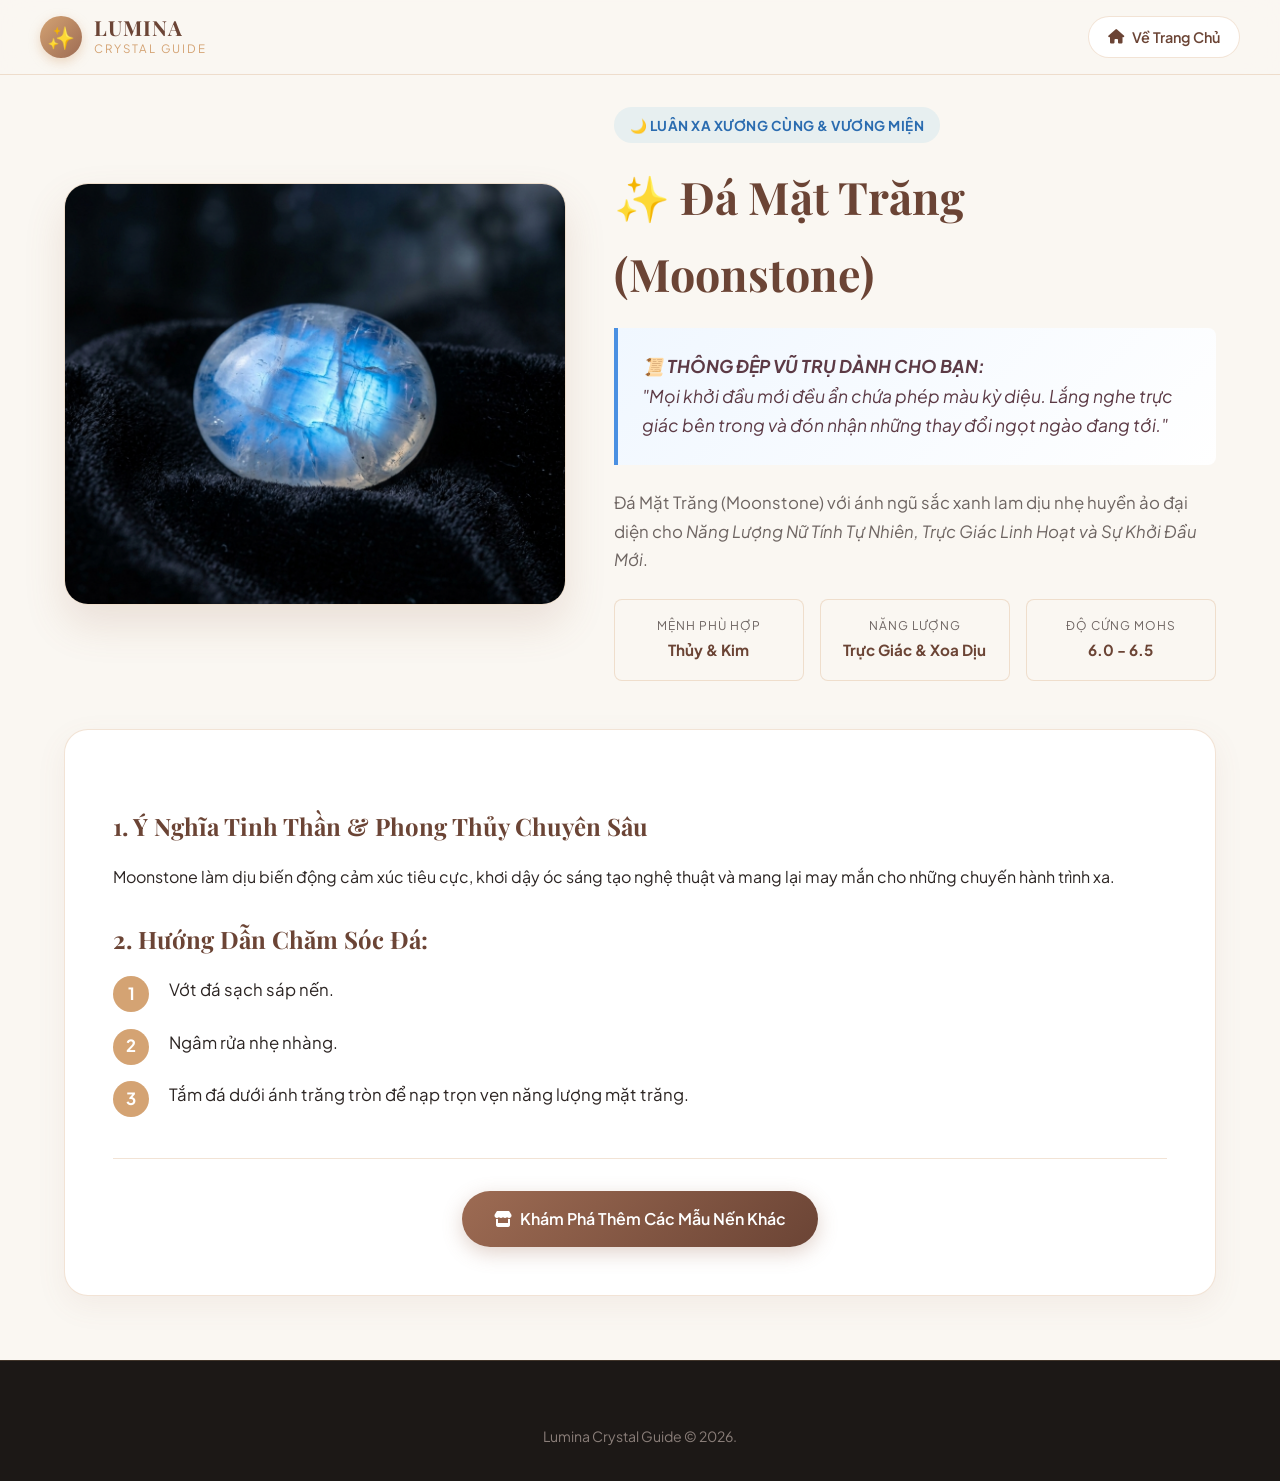
==== da/da-mat-trang.html @ d46375ac "Add Lumina Candle web application files and crystal subpages" ====
<!DOCTYPE html>
<html lang="vi">
<head>
  <meta charset="UTF-8">
  <meta name="viewport" content="width=device-width, initial-scale=1.0">
  <title>Giải Mã Đá Mặt Trăng (Moonstone) - Lumina Crystal Guide</title>
  <meta name="description" content="Trang thông tin giải mã tinh thể Đá Mặt Trăng dành cho khách quét mã QR trên nắp nến thơm Lumina.">
  <link rel="stylesheet" href="../style.css">
  <link rel="stylesheet" href="https://cdnjs.cloudflare.com/ajax/libs/font-awesome/6.4.0/css/all.min.css">
</head>
<body>

  <header>
    <div class="nav-container">
      <a href="../index.html" class="logo-brand">
        <div class="logo-icon">✨</div>
        <div class="logo-text">
          <h1>LUMINA</h1>
          <p>CRYSTAL GUIDE</p>
        </div>
      </a>
      <a href="../index.html" class="btn-secondary" style="padding: 0.5rem 1.2rem; font-size: 0.9rem;">
        <i class="fa-solid fa-house"></i> Về Trang Chủ
      </a>
    </div>
  </header>

  <main class="container" style="padding-top: 2rem;">
    <section class="stone-detail-hero">
      <div class="stone-img-card">
        <img src="../assets/da-mat-trang.png" alt="Đá Mặt Trăng Moonstone Natural Gemstone">
      </div>

      <div>
        <span class="stone-badge" style="background: rgba(173, 216, 230, 0.25); color: #2B6CB0;">🌙 LUÂN XA XƯƠNG CÙNG & VƯƠNG MIỆN</span>
        <h1 class="stone-title">✨ Đá Mặt Trăng (Moonstone)</h1>
        
        <div class="cosmic-message-box" style="border-left-color: #4A90E2; background: linear-gradient(135deg, #F0F7FF 0%, #FFF 100%);">
          <strong>📜 THÔNG ĐỆP VŨ TRỤ DÀNH CHO BẠN:</strong><br>
          "Mọi khởi đầu mới đều ẩn chứa phép màu kỳ diệu. Lắng nghe trực giác bên trong và đón nhận những thay đổi ngọt ngào đang tới."
        </div>

        <p style="color: var(--text-muted); font-size: 1.05rem;">
          Đá Mặt Trăng (Moonstone) với ánh ngũ sắc xanh lam dịu nhẹ huyền ảo đại diện cho <em>Năng Lượng Nữ Tính Tự Nhiên, Trực Giác Linh Hoạt và Sự Khởi Đầu Mới</em>.
        </p>

        <div class="stone-spec-grid">
          <div class="spec-item">
            <label>Mệnh Phù Hợp</label>
            <span>Thủy & Kim</span>
          </div>
          <div class="spec-item">
            <label>Năng Lượng</label>
            <span>Trực Giác & Xoa Dịu</span>
          </div>
          <div class="spec-item">
            <label>Độ Cứng Mohs</label>
            <span>6.0 - 6.5</span>
          </div>
        </div>
      </div>
    </section>

    <article class="stone-content-body">
      <h3>1. Ý Nghĩa Tinh Thần & Phong Thủy Chuyên Sâu</h3>
      <p>
        Moonstone làm dịu biến động cảm xúc tiêu cực, khơi dậy óc sáng tạo nghệ thuật và mang lại may mắn cho những chuyến hành trình xa.
      </p>

      <h3>2. Hướng Dẫn Chăm Sóc Đá:</h3>
      <ol class="care-steps-list">
        <li>Vớt đá sạch sáp nến.</li>
        <li>Ngâm rửa nhẹ nhàng.</li>
        <li>Tắm đá dưới ánh trăng tròn để nạp trọn vẹn năng lượng mặt trăng.</li>
      </ol>

      <div style="text-align: center; margin-top: 3rem; padding-top: 2rem; border-top: 1px solid var(--border-gold);">
        <a href="../index.html#products" class="btn-primary">
          <i class="fa-solid fa-store"></i> Khám Phá Thêm Các Mẫu Nến Khác
        </a>
      </div>
    </article>
  </main>

  <footer style="margin-top: 3rem;">
    <div class="container" style="text-align: center; font-size: 0.88rem; color: #8A7E79;">
      Lumina Crystal Guide &copy; 2026.
    </div>
  </footer>

</body>
</html>
---- style.css ----
@import url('https://fonts.googleapis.com/css2?family=Cinzel:wght@400;600;700&family=Playfair+Display:ital,wght@0,500;0,700;1,400&family=Plus+Jakarta+Sans:wght@300;400;500;600;700&display=swap');

:root {
  --primary: #9D6B53;
  --primary-gold: #D4A373;
  --primary-dark: #6B4435;
  --primary-light: #F3ECE4;
  --bg-cream: #FAF7F2;
  --card-bg: rgba(255, 255, 255, 0.85);
  --text-main: #2C2523;
  --text-muted: #6E6562;
  --accent-rose: #E8A598;
  --accent-purple: #8A79AF;
  --accent-amber: #E09F3E;
  --border-gold: rgba(212, 163, 115, 0.3);
  --shadow-soft: 0 10px 30px rgba(157, 107, 83, 0.08);
  --shadow-hover: 0 20px 40px rgba(157, 107, 83, 0.16);
  --radius-sm: 8px;
  --radius-md: 16px;
  --radius-lg: 24px;
  --transition: all 0.35s cubic-bezier(0.4, 0, 0.2, 1);
}

/* Base Styles */
* {
  box-sizing: border-box;
  margin: 0;
  padding: 0;
}

html {
  scroll-behavior: smooth;
}

body {
  background-color: var(--bg-cream);
  color: var(--text-main);
  font-family: 'Plus Jakarta Sans', sans-serif;
  line-height: 1.7;
  overflow-x: hidden;
}

h1, h2, h3, h4, .font-serif {
  font-family: 'Playfair Display', serif;
}

.font-cinzel {
  font-family: 'Cinzel', serif;
  letter-spacing: 2px;
}

/* Glassmorphism utility */
.glass-panel {
  background: var(--card-bg);
  backdrop-filter: blur(12px);
  -webkit-backdrop-filter: blur(12px);
  border: 1px solid var(--border-gold);
  border-radius: var(--radius-md);
}

/* Header & Nav */
header {
  position: sticky;
  top: 0;
  z-index: 1000;
  background: rgba(250, 247, 242, 0.9);
  backdrop-filter: blur(15px);
  border-bottom: 1px solid var(--border-gold);
  padding: 1rem 2rem;
  transition: var(--transition);
}

.nav-container {
  max-width: 1200px;
  margin: 0 auto;
  display: flex;
  justify-content: space-between;
  align-items: center;
}

.logo-brand {
  display: flex;
  align-items: center;
  gap: 12px;
  text-decoration: none;
  color: var(--primary-dark);
}

.logo-icon {
  width: 42px;
  height: 42px;
  background: linear-gradient(135deg, var(--primary-gold), var(--primary));
  border-radius: 50%;
  display: flex;
  align-items: center;
  justify-content: center;
  color: #fff;
  font-size: 1.4rem;
  box-shadow: 0 4px 12px rgba(212, 163, 115, 0.4);
}

.logo-text h1 {
  font-size: 1.3rem;
  font-weight: 700;
  letter-spacing: 1px;
  line-height: 1.1;
  color: var(--primary-dark);
}

.logo-text p {
  font-size: 0.72rem;
  text-transform: uppercase;
  letter-spacing: 2px;
  color: var(--primary-gold);
}

.nav-links {
  display: flex;
  gap: 2rem;
  list-style: none;
}

.nav-links a {
  text-decoration: none;
  color: var(--text-main);
  font-weight: 500;
  font-size: 0.95rem;
  position: relative;
  padding: 0.3rem 0;
  transition: var(--transition);
}

.nav-links a::after {
  content: '';
  position: absolute;
  bottom: 0;
  left: 0;
  width: 0;
  height: 2px;
  background: var(--primary-gold);
  transition: var(--transition);
}

.nav-links a:hover::after,
.nav-links a.active::after {
  width: 100%;
}

.nav-actions {
  display: flex;
  align-items: center;
  gap: 1rem;
}

.cart-btn-trigger {
  position: relative;
  background: transparent;
  border: 1px solid var(--border-gold);
  padding: 0.6rem 1.2rem;
  border-radius: 30px;
  cursor: pointer;
  display: flex;
  align-items: center;
  gap: 8px;
  font-weight: 600;
  color: var(--primary-dark);
  transition: var(--transition);
}

.cart-btn-trigger:hover {
  background: var(--primary-light);
  transform: translateY(-2px);
}

.cart-badge {
  background: var(--primary);
  color: white;
  font-size: 0.75rem;
  width: 20px;
  height: 20px;
  border-radius: 50%;
  display: flex;
  align-items: center;
  justify-content: center;
}

/* Layout container */
.container {
  max-width: 1200px;
  margin: 0 auto;
  padding: 0 1.5rem;
}

/* Hero Section */
.hero-section {
  padding: 4rem 0 3rem;
  display: grid;
  grid-template-columns: 1fr 1fr;
  gap: 3rem;
  align-items: center;
}

.hero-tag {
  display: inline-flex;
  align-items: center;
  gap: 8px;
  padding: 0.4rem 1rem;
  background: rgba(212, 163, 115, 0.15);
  border: 1px solid var(--border-gold);
  border-radius: 30px;
  color: var(--primary-dark);
  font-size: 0.85rem;
  font-weight: 600;
  margin-bottom: 1.5rem;
}

.hero-content h2 {
  font-size: 3rem;
  line-height: 1.2;
  color: var(--primary-dark);
  margin-bottom: 1.2rem;
}

.hero-content h2 span {
  color: var(--primary-gold);
  font-style: italic;
}

.hero-content p {
  font-size: 1.1rem;
  color: var(--text-muted);
  margin-bottom: 2rem;
  max-width: 540px;
}

.hero-buttons {
  display: flex;
  gap: 1.2rem;
  flex-wrap: wrap;
}

.btn-primary {
  display: inline-flex;
  align-items: center;
  justify-content: center;
  gap: 8px;
  padding: 0.9rem 2rem;
  background: linear-gradient(135deg, var(--primary), var(--primary-dark));
  color: #fff;
  text-decoration: none;
  border-radius: 30px;
  font-weight: 600;
  border: none;
  cursor: pointer;
  box-shadow: 0 6px 20px rgba(157, 107, 83, 0.3);
  transition: var(--transition);
}

.btn-primary:hover {
  transform: translateY(-3px);
  box-shadow: 0 10px 25px rgba(157, 107, 83, 0.4);
}

.btn-secondary {
  display: inline-flex;
  align-items: center;
  justify-content: center;
  gap: 8px;
  padding: 0.9rem 2rem;
  background: #fff;
  color: var(--primary-dark);
  text-decoration: none;
  border-radius: 30px;
  font-weight: 600;
  border: 1px solid var(--border-gold);
  cursor: pointer;
  transition: var(--transition);
}

.btn-secondary:hover {
  background: var(--primary-light);
  transform: translateY(-3px);
}

.hero-image-wrapper {
  position: relative;
  border-radius: var(--radius-lg);
  overflow: hidden;
  box-shadow: var(--shadow-hover);
}

.hero-image-wrapper img {
  width: 100%;
  height: 480px;
  object-fit: cover;
  display: block;
  transition: var(--transition);
}

.hero-image-wrapper:hover img {
  transform: scale(1.03);
}

.hero-badge-overlay {
  position: absolute;
  bottom: 20px;
  left: 20px;
  right: 20px;
  padding: 1rem 1.5rem;
  background: rgba(255, 255, 255, 0.9);
  backdrop-filter: blur(10px);
  border-radius: var(--radius-md);
  border: 1px solid var(--border-gold);
  display: flex;
  align-items: center;
  gap: 15px;
}

.hero-badge-overlay i {
  font-size: 2rem;
  color: var(--primary-gold);
}

/* Feature badges / USP bar */
.usp-section {
  padding: 2.5rem 0;
  border-top: 1px dashed var(--border-gold);
  border-bottom: 1px dashed var(--border-gold);
  margin-bottom: 4rem;
}

.usp-grid {
  display: grid;
  grid-template-columns: repeat(auto-fit, minmax(220px, 1fr));
  gap: 2rem;
}

.usp-card {
  text-align: center;
  padding: 1.5rem;
}

.usp-icon {
  width: 54px;
  height: 54px;
  background: var(--primary-light);
  color: var(--primary);
  border-radius: 50%;
  margin: 0 auto 1rem;
  display: flex;
  align-items: center;
  justify-content: center;
  font-size: 1.5rem;
}

.usp-card h4 {
  color: var(--primary-dark);
  margin-bottom: 0.4rem;
}

.usp-card p {
  font-size: 0.9rem;
  color: var(--text-muted);
}

/* Interactive Candle Burn Melt Demo Section */
.burn-melt-section {
  background: linear-gradient(180deg, #251E1A 0%, #151210 100%);
  color: #fff;
  border-radius: var(--radius-lg);
  padding: 4rem 2rem;
  margin: 3rem 0 5rem;
  text-align: center;
  position: relative;
  overflow: hidden;
  box-shadow: 0 20px 50px rgba(0, 0, 0, 0.3);
}

.burn-melt-section h2 {
  font-size: 2.5rem;
  color: var(--primary-gold);
  margin-bottom: 1rem;
}

.burn-melt-section p {
  color: #D6C7C2;
  max-width: 650px;
  margin: 0 auto 2.5rem;
}

.candle-melt-demo {
  max-width: 500px;
  margin: 0 auto;
  background: rgba(255, 255, 255, 0.05);
  border: 1px solid rgba(212, 163, 115, 0.2);
  border-radius: var(--radius-md);
  padding: 2.5rem 1.5rem;
  backdrop-filter: blur(10px);
}

.candle-jar-visual {
  position: relative;
  width: 220px;
  height: 240px;
  margin: 0 auto 2rem;
  background: linear-gradient(180deg, rgba(255,255,255,0.15) 0%, rgba(255,255,255,0.05) 100%);
  border: 2px solid rgba(212, 163, 115, 0.4);
  border-radius: 12px 12px 30px 30px;
  overflow: hidden;
  box-shadow: 0 10px 30px rgba(0,0,0,0.5), inset 0 0 20px rgba(255,255,255,0.1);
}

.flame-container {
  position: absolute;
  top: 15px;
  left: 50%;
  transform: translateX(-50%);
  z-index: 10;
  display: none;
}

.flame-container.active {
  display: block;
}

.flame {
  width: 20px;
  height: 35px;
  background: linear-gradient(180deg, #FFF 0%, #FFD000 40%, #FF5500 100%);
  border-radius: 50% 50% 35% 35%;
  animation: flicker 0.15s infinite alternate;
  box-shadow: 0 0 20px #FF9900, 0 0 40px #FF5500;
}

@keyframes flicker {
  0% { transform: scale(1) rotate(-1deg); }
  100% { transform: scale(1.08) rotate(1deg); }
}

.wick {
  width: 4px;
  height: 15px;
  background: #333;
  margin: -5px auto 0;
  border-radius: 2px;
}

.wax-layer {
  position: absolute;
  bottom: 0;
  left: 0;
  right: 0;
  height: 80%;
  background: linear-gradient(180deg, #FFF7EB 0%, #EBD5C2 100%);
  transition: height 4s ease-in-out;
  border-radius: 0 0 28px 28px;
}

.hidden-crystals-visual {
  position: absolute;
  bottom: 25px;
  left: 0;
  right: 0;
  display: flex;
  justify-content: center;
  gap: 15px;
  opacity: 0;
  transform: translateY(20px);
  transition: all 1.5s ease;
  z-index: 5;
}

.candle-melt-demo.melted .hidden-crystals-visual {
  opacity: 1;
  transform: translateY(0);
}

.mini-crystal-badge {
  width: 50px;
  height: 50px;
  border-radius: 50%;
  overflow: hidden;
  border: 2px solid var(--primary-gold);
  box-shadow: 0 0 15px rgba(212, 163, 115, 0.6);
  animation: pulseGlow 2s infinite alternate;
}

@keyframes pulseGlow {
  0% { transform: scale(1); box-shadow: 0 0 10px rgba(212, 163, 115, 0.5); }
  100% { transform: scale(1.08); box-shadow: 0 0 22px rgba(212, 163, 115, 0.9); }
}

.mini-crystal-badge img {
  width: 100%;
  height: 100%;
  object-fit: cover;
}

.melt-controls {
  display: flex;
  gap: 1rem;
  justify-content: center;
  align-items: center;
}

.melt-status-msg {
  margin-top: 1.5rem;
  font-size: 1.05rem;
  color: var(--primary-gold);
  min-height: 30px;
}

/* Products Section */
.section-header {
  text-align: center;
  margin-bottom: 3rem;
}

.section-header h2 {
  font-size: 2.4rem;
  color: var(--primary-dark);
  margin-bottom: 0.5rem;
}

.section-header p {
  color: var(--text-muted);
  font-size: 1.05rem;
}

.product-filter {
  display: flex;
  justify-content: center;
  gap: 0.8rem;
  margin-bottom: 2.5rem;
  flex-wrap: wrap;
}

.filter-btn {
  padding: 0.6rem 1.4rem;
  background: white;
  border: 1px solid var(--border-gold);
  border-radius: 30px;
  color: var(--text-main);
  font-weight: 500;
  cursor: pointer;
  transition: var(--transition);
}

.filter-btn.active,
.filter-btn:hover {
  background: var(--primary);
  color: white;
  border-color: var(--primary);
}

.product-grid {
  display: grid;
  grid-template-columns: repeat(auto-fill, minmax(320px, 1fr));
  gap: 2rem;
  margin-bottom: 5rem;
}

.product-card {
  background: #fff;
  border-radius: var(--radius-md);
  overflow: hidden;
  border: 1px solid var(--border-gold);
  box-shadow: var(--shadow-soft);
  transition: var(--transition);
  display: flex;
  flex-direction: column;
}

.product-card:hover {
  transform: translateY(-8px);
  box-shadow: var(--shadow-hover);
}

.product-img-wrapper {
  position: relative;
  height: 260px;
  overflow: hidden;
  background: #FAF5F0;
}

.product-img-wrapper img {
  width: 100%;
  height: 100%;
  object-fit: cover;
  transition: var(--transition);
}

.product-card:hover .product-img-wrapper img {
  transform: scale(1.05);
}

.crystal-tag-overlay {
  position: absolute;
  top: 15px;
  left: 15px;
  background: rgba(255, 255, 255, 0.92);
  backdrop-filter: blur(8px);
  padding: 0.4rem 0.9rem;
  border-radius: 20px;
  font-size: 0.8rem;
  font-weight: 600;
  color: var(--primary-dark);
  border: 1px solid var(--border-gold);
  display: flex;
  align-items: center;
  gap: 6px;
}

.product-content {
  padding: 1.8rem;
  display: flex;
  flex-direction: column;
  flex-grow: 1;
}

.product-title {
  font-size: 1.35rem;
  color: var(--primary-dark);
  margin-bottom: 0.4rem;
}

.product-scent {
  font-size: 0.88rem;
  color: var(--primary-gold);
  font-weight: 600;
  text-transform: uppercase;
  letter-spacing: 1px;
  margin-bottom: 0.8rem;
}

.product-desc {
  font-size: 0.95rem;
  color: var(--text-muted);
  margin-bottom: 1.2rem;
  flex-grow: 1;
}

.product-footer {
  display: flex;
  justify-content: space-between;
  align-items: center;
  padding-top: 1rem;
  border-top: 1px solid #F0E8DF;
}

.product-price {
  font-size: 1.3rem;
  font-weight: 700;
  color: var(--primary-dark);
}

.btn-add-cart {
  padding: 0.6rem 1.2rem;
  background: var(--primary-light);
  color: var(--primary-dark);
  border: 1px solid var(--border-gold);
  border-radius: 20px;
  font-weight: 600;
  cursor: pointer;
  transition: var(--transition);
}

.btn-add-cart:hover {
  background: var(--primary);
  color: white;
}

/* QR Code Generator Helper Section for Store Owner */
.qr-builder-section {
  background: #fff;
  border: 1px solid var(--border-gold);
  border-radius: var(--radius-lg);
  padding: 3.5rem 2rem;
  margin-bottom: 5rem;
  box-shadow: var(--shadow-soft);
}

.qr-builder-grid {
  display: grid;
  grid-template-columns: 1fr 1fr;
  gap: 3rem;
  align-items: center;
}

.qr-form-group {
  margin-bottom: 1.2rem;
}

.qr-form-group label {
  display: block;
  font-weight: 600;
  margin-bottom: 0.5rem;
  color: var(--primary-dark);
}

.qr-input-select, .qr-input-text {
  width: 100%;
  padding: 0.8rem 1rem;
  border: 1px solid var(--border-gold);
  border-radius: var(--radius-sm);
  font-family: inherit;
  font-size: 0.95rem;
  background: var(--bg-cream);
  outline: none;
  transition: var(--transition);
}

.qr-input-select:focus, .qr-input-text:focus {
  border-color: var(--primary);
  box-shadow: 0 0 0 3px rgba(157, 107, 83, 0.15);
}

.qr-preview-box {
  text-align: center;
  padding: 2rem;
  background: var(--bg-cream);
  border-radius: var(--radius-md);
  border: 2px dashed var(--border-gold);
}

#qr-canvas-container {
  display: flex;
  justify-content: center;
  margin-bottom: 1.5rem;
}

#qr-canvas-container canvas {
  border-radius: 12px;
  box-shadow: 0 8px 20px rgba(0,0,0,0.08);
  border: 8px solid white;
}

/* Crystal Finder Quiz */
.quiz-section {
  background: var(--primary-light);
  border-radius: var(--radius-lg);
  padding: 4rem 2rem;
  margin-bottom: 5rem;
  text-align: center;
  border: 1px solid var(--border-gold);
}

.quiz-card {
  max-width: 600px;
  margin: 0 auto;
  background: white;
  border-radius: var(--radius-md);
  padding: 2.5rem;
  box-shadow: var(--shadow-soft);
}

.quiz-options {
  display: grid;
  grid-template-columns: 1fr 1fr;
  gap: 1rem;
  margin: 2rem 0;
}

.quiz-opt-btn {
  padding: 1rem;
  background: var(--bg-cream);
  border: 1px solid var(--border-gold);
  border-radius: var(--radius-sm);
  cursor: pointer;
  font-weight: 600;
  color: var(--text-main);
  transition: var(--transition);
  display: flex;
  align-items: center;
  justify-content: center;
  gap: 8px;
}

.quiz-opt-btn:hover {
  background: var(--primary);
  color: white;
}

/* Detail Stone Page Specifics (`da/*.html`) */
.stone-header-nav {
  display: flex;
  align-items: center;
  justify-content: space-between;
  padding: 1.5rem 0;
  border-bottom: 1px solid var(--border-gold);
  margin-bottom: 2rem;
}

.stone-detail-hero {
  display: grid;
  grid-template-columns: 1fr 1.2fr;
  gap: 3rem;
  align-items: center;
  margin-bottom: 3rem;
}

.stone-img-card {
  border-radius: var(--radius-lg);
  overflow: hidden;
  box-shadow: var(--shadow-hover);
  border: 1px solid var(--border-gold);
}

.stone-img-card img {
  width: 100%;
  height: 420px;
  object-fit: cover;
  display: block;
}

.stone-badge {
  display: inline-block;
  padding: 0.4rem 1rem;
  background: rgba(176, 93, 118, 0.12);
  color: #B05D76;
  border-radius: 20px;
  font-weight: 700;
  font-size: 0.85rem;
  letter-spacing: 0.5px;
  margin-bottom: 1rem;
}

.stone-title {
  font-size: 2.8rem;
  color: var(--primary-dark);
  margin-bottom: 1rem;
}

.cosmic-message-box {
  background: linear-gradient(135deg, #FAF0F4 0%, #FFF 100%);
  border-left: 4px solid #B05D76;
  padding: 1.5rem;
  border-radius: 0 var(--radius-sm) var(--radius-sm) 0;
  margin-bottom: 1.5rem;
  font-style: italic;
  font-size: 1.1rem;
  color: #5C3A45;
}

.stone-spec-grid {
  display: grid;
  grid-template-columns: repeat(3, 1fr);
  gap: 1rem;
  margin-top: 1.5rem;
}

.spec-item {
  background: var(--bg-cream);
  padding: 1rem;
  border-radius: var(--radius-sm);
  text-align: center;
  border: 1px solid var(--border-gold);
}

.spec-item label {
  display: block;
  font-size: 0.75rem;
  text-transform: uppercase;
  color: var(--text-muted);
  letter-spacing: 1px;
}

.spec-item span {
  font-weight: 700;
  color: var(--primary-dark);
  font-size: 0.95rem;
}

.stone-content-body {
  background: #fff;
  padding: 3rem;
  border-radius: var(--radius-lg);
  border: 1px solid var(--border-gold);
  box-shadow: var(--shadow-soft);
  margin-bottom: 4rem;
}

.stone-content-body h3 {
  color: var(--primary-dark);
  font-size: 1.5rem;
  margin: 1.8rem 0 1rem;
}

.care-steps-list {
  list-style: none;
  counter-reset: care-step;
}

.care-steps-list li {
  counter-increment: care-step;
  position: relative;
  padding-left: 3.5rem;
  margin-bottom: 1.5rem;
  font-size: 1.05rem;
}

.care-steps-list li::before {
  content: counter(care-step);
  position: absolute;
  left: 0;
  top: 0;
  width: 36px;
  height: 36px;
  background: var(--primary-gold);
  color: white;
  border-radius: 50%;
  display: flex;
  align-items: center;
  justify-content: center;
  font-weight: 700;
}

/* Modals & Cart Drawer */
.modal-overlay {
  position: fixed;
  top: 0;
  left: 0;
  right: 0;
  bottom: 0;
  background: rgba(0, 0, 0, 0.6);
  backdrop-filter: blur(5px);
  z-index: 2000;
  display: none;
  align-items: center;
  justify-content: center;
  padding: 1rem;
}

.modal-overlay.active {
  display: flex;
}

.modal-card {
  background: white;
  border-radius: var(--radius-lg);
  max-width: 550px;
  width: 100%;
  max-height: 90vh;
  overflow-y: auto;
  padding: 2.5rem;
  position: relative;
  box-shadow: 0 20px 60px rgba(0, 0, 0, 0.2);
}

.modal-close-btn {
  position: absolute;
  top: 20px;
  right: 20px;
  background: var(--bg-cream);
  border: none;
  width: 36px;
  height: 36px;
  border-radius: 50%;
  font-size: 1.2rem;
  cursor: pointer;
  display: flex;
  align-items: center;
  justify-content: center;
}

.vietqr-box {
  text-align: center;
  background: var(--bg-cream);
  padding: 1.5rem;
  border-radius: var(--radius-md);
  border: 1px solid var(--border-gold);
  margin: 1.5rem 0;
}

.vietqr-box img {
  max-width: 240px;
  border-radius: 12px;
  box-shadow: 0 4px 15px rgba(0,0,0,0.1);
}

/* Footer */
footer {
  background: #1C1816;
  color: #E2D9D5;
  padding: 4rem 0 2rem;
  margin-top: 5rem;
  border-top: 1px solid rgba(212, 163, 115, 0.2);
}

.footer-grid {
  display: grid;
  grid-template-columns: 2fr 1fr 1fr 1.5fr;
  gap: 3rem;
  margin-bottom: 3rem;
}

.footer-brand h3 {
  color: var(--primary-gold);
  font-size: 1.6rem;
  margin-bottom: 0.8rem;
}

.footer-brand p {
  color: #A39691;
  font-size: 0.95rem;
}

.footer-col h4 {
  color: #fff;
  font-size: 1.1rem;
  margin-bottom: 1.2rem;
}

.footer-col ul {
  list-style: none;
}

.footer-col ul li {
  margin-bottom: 0.6rem;
}

.footer-col ul li a {
  color: #A39691;
  text-decoration: none;
  transition: var(--transition);
}

.footer-col ul li a:hover {
  color: var(--primary-gold);
}

.footer-bottom {
  text-align: center;
  padding-top: 2rem;
  border-top: 1px solid rgba(255, 255, 255, 0.08);
  font-size: 0.88rem;
  color: #8A7E79;
}

/* Responsive queries */
@media (max-width: 992px) {
  .hero-section,
  .stone-detail-hero,
  .qr-builder-grid {
    grid-template-columns: 1fr;
  }
  
  .footer-grid {
    grid-template-columns: 1fr 1fr;
  }
  
  .hero-content h2 {
    font-size: 2.3rem;
  }
}

@media (max-width: 600px) {
  header {
    padding: 1rem;
  }
  
  .nav-links {
    display: none;
  }
  
  .quiz-options {
    grid-template-columns: 1fr;
  }
  
  .stone-spec-grid {
    grid-template-columns: 1fr;
  }
  
  .footer-grid {
    grid-template-columns: 1fr;
  }
}
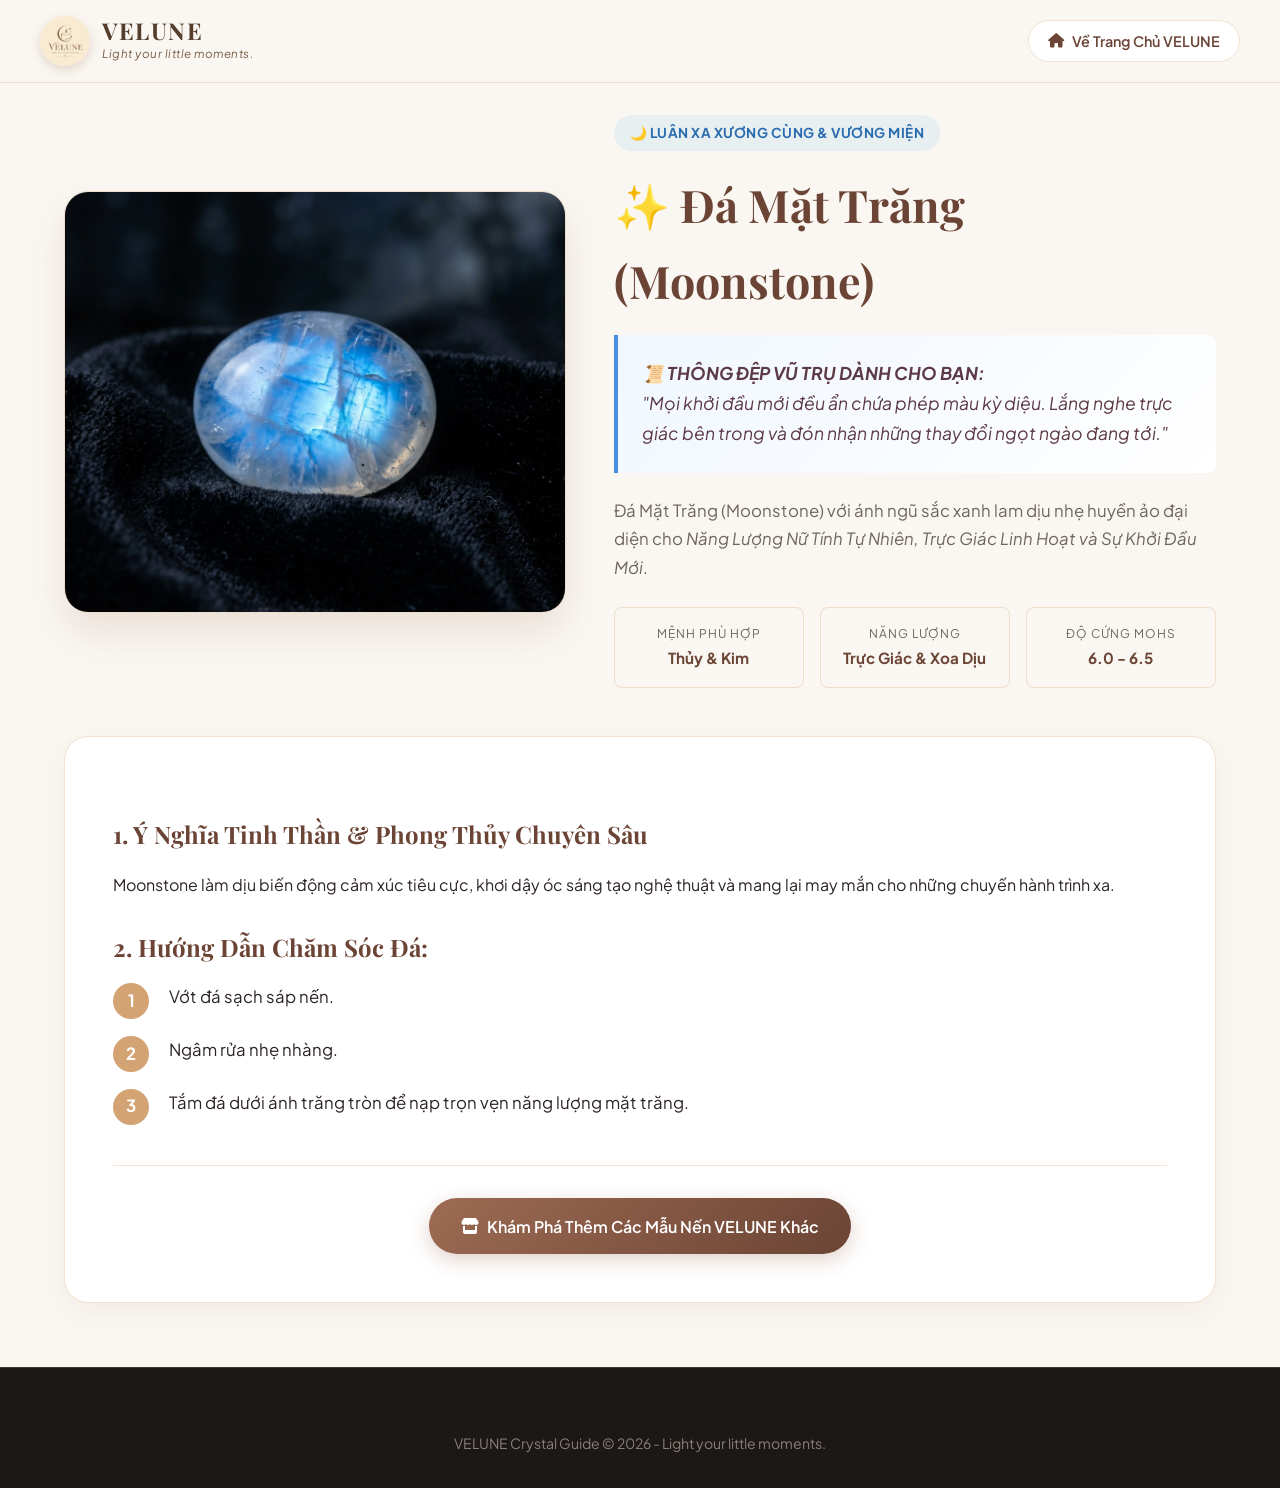
==== commit 9b09e908: "Update brand identity to VELUNE (Light your little moments) with official logo" ====
--- a/da/da-mat-trang.html
+++ b/da/da-mat-trang.html
@@ -3,8 +3,8 @@
 <head>
   <meta charset="UTF-8">
   <meta name="viewport" content="width=device-width, initial-scale=1.0">
-  <title>Giải Mã Đá Mặt Trăng (Moonstone) - Lumina Crystal Guide</title>
-  <meta name="description" content="Trang thông tin giải mã tinh thể Đá Mặt Trăng dành cho khách quét mã QR trên nắp nến thơm Lumina.">
+  <title>Giải Mã Đá Mặt Trăng (Moonstone) - VELUNE Crystal Guide</title>
+  <meta name="description" content="Trang thông tin giải mã tinh thể Đá Mặt Trăng dành cho khách quét mã QR trên nắp nến thơm VELUNE. Light your little moments.">
   <link rel="stylesheet" href="../style.css">
   <link rel="stylesheet" href="https://cdnjs.cloudflare.com/ajax/libs/font-awesome/6.4.0/css/all.min.css">
 </head>
@@ -13,14 +13,14 @@
   <header>
     <div class="nav-container">
       <a href="../index.html" class="logo-brand">
-        <div class="logo-icon">✨</div>
+        <img src="../assets/logo.png" alt="VELUNE" class="brand-logo-img">
         <div class="logo-text">
-          <h1>LUMINA</h1>
-          <p>CRYSTAL GUIDE</p>
+          <h1>VELUNE</h1>
+          <p>Light your little moments.</p>
         </div>
       </a>
       <a href="../index.html" class="btn-secondary" style="padding: 0.5rem 1.2rem; font-size: 0.9rem;">
-        <i class="fa-solid fa-house"></i> Về Trang Chủ
+        <i class="fa-solid fa-house"></i> Về Trang Chủ VELUNE
       </a>
     </div>
   </header>
@@ -76,7 +76,7 @@
 
       <div style="text-align: center; margin-top: 3rem; padding-top: 2rem; border-top: 1px solid var(--border-gold);">
         <a href="../index.html#products" class="btn-primary">
-          <i class="fa-solid fa-store"></i> Khám Phá Thêm Các Mẫu Nến Khác
+          <i class="fa-solid fa-store"></i> Khám Phá Thêm Các Mẫu Nến VELUNE Khác
         </a>
       </div>
     </article>
@@ -84,7 +84,7 @@
 
   <footer style="margin-top: 3rem;">
     <div class="container" style="text-align: center; font-size: 0.88rem; color: #8A7E79;">
-      Lumina Crystal Guide &copy; 2026.
+      VELUNE Crystal Guide &copy; 2026 - Light your little moments.
     </div>
   </footer>
 
--- a/style.css
+++ b/style.css
@@ -86,32 +86,33 @@
   color: var(--primary-dark);
 }
 
-.logo-icon {
-  width: 42px;
-  height: 42px;
-  background: linear-gradient(135deg, var(--primary-gold), var(--primary));
+.brand-logo-img {
+  height: 50px;
+  width: 50px;
   border-radius: 50%;
-  display: flex;
-  align-items: center;
-  justify-content: center;
-  color: #fff;
-  font-size: 1.4rem;
-  box-shadow: 0 4px 12px rgba(212, 163, 115, 0.4);
+  object-fit: cover;
+  box-shadow: 0 4px 12px rgba(157, 107, 83, 0.25);
+  transition: var(--transition);
+}
+
+.logo-brand:hover .brand-logo-img {
+  transform: scale(1.08);
 }
 
 .logo-text h1 {
-  font-size: 1.3rem;
+  font-size: 1.45rem;
   font-weight: 700;
-  letter-spacing: 1px;
+  letter-spacing: 1.5px;
   line-height: 1.1;
-  color: var(--primary-dark);
+  color: #543D2B;
+  font-family: 'Playfair Display', serif;
 }
 
 .logo-text p {
   font-size: 0.72rem;
-  text-transform: uppercase;
-  letter-spacing: 2px;
-  color: var(--primary-gold);
+  font-style: italic;
+  letter-spacing: 0.5px;
+  color: #7A5C43;
 }
 
 .nav-links {
